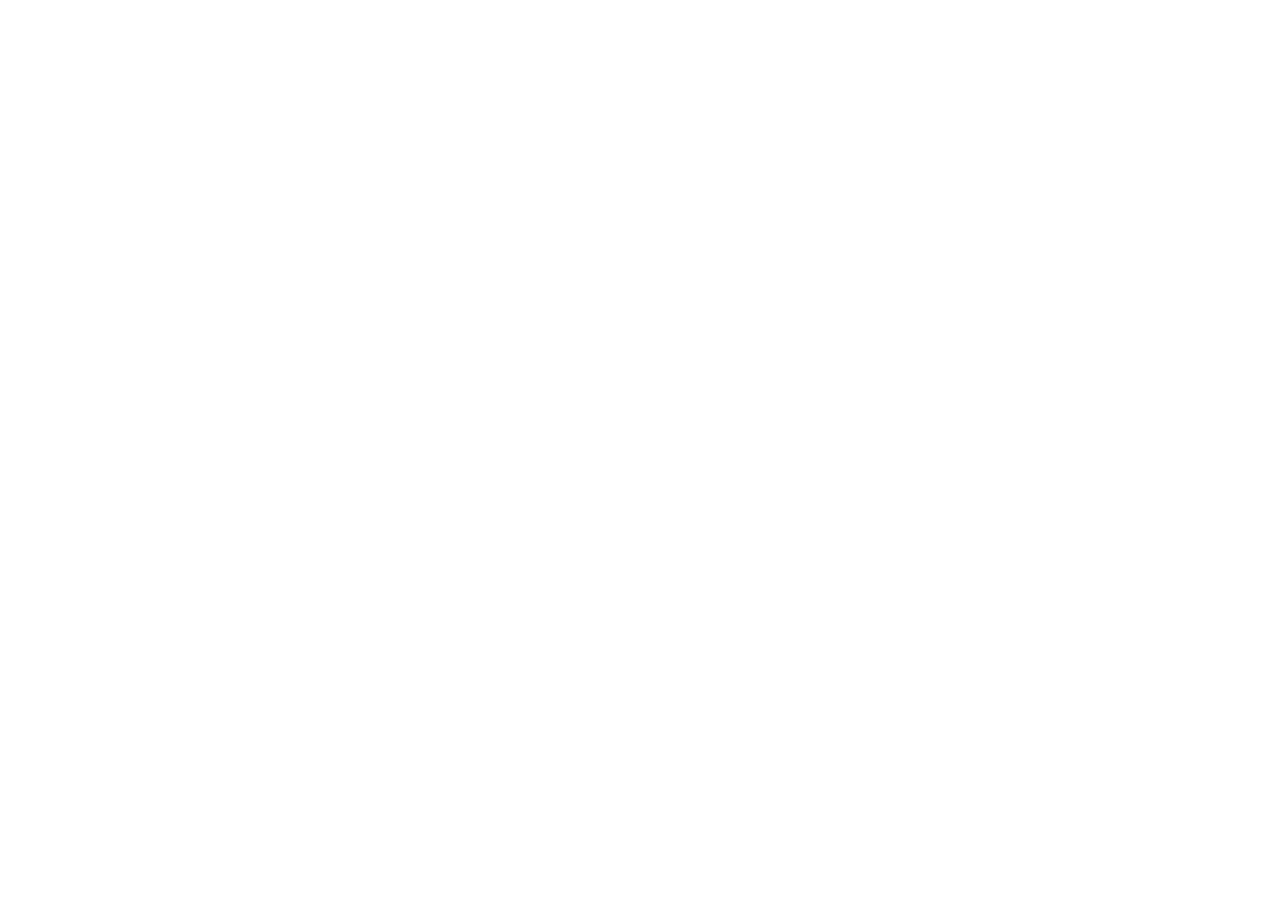
==== oppskrift.html @ cbb078b0 "burger meny og feilrettelser" ====
<!DOCTYPE html>
<html lang="en">
<head>
    <meta charset="UTF-8">
    <meta name="viewport" content="width=device-width, initial-scale=1.0">
    <title>Oppskrift</title>
</head>
<body>
    

    
</body>
</html>
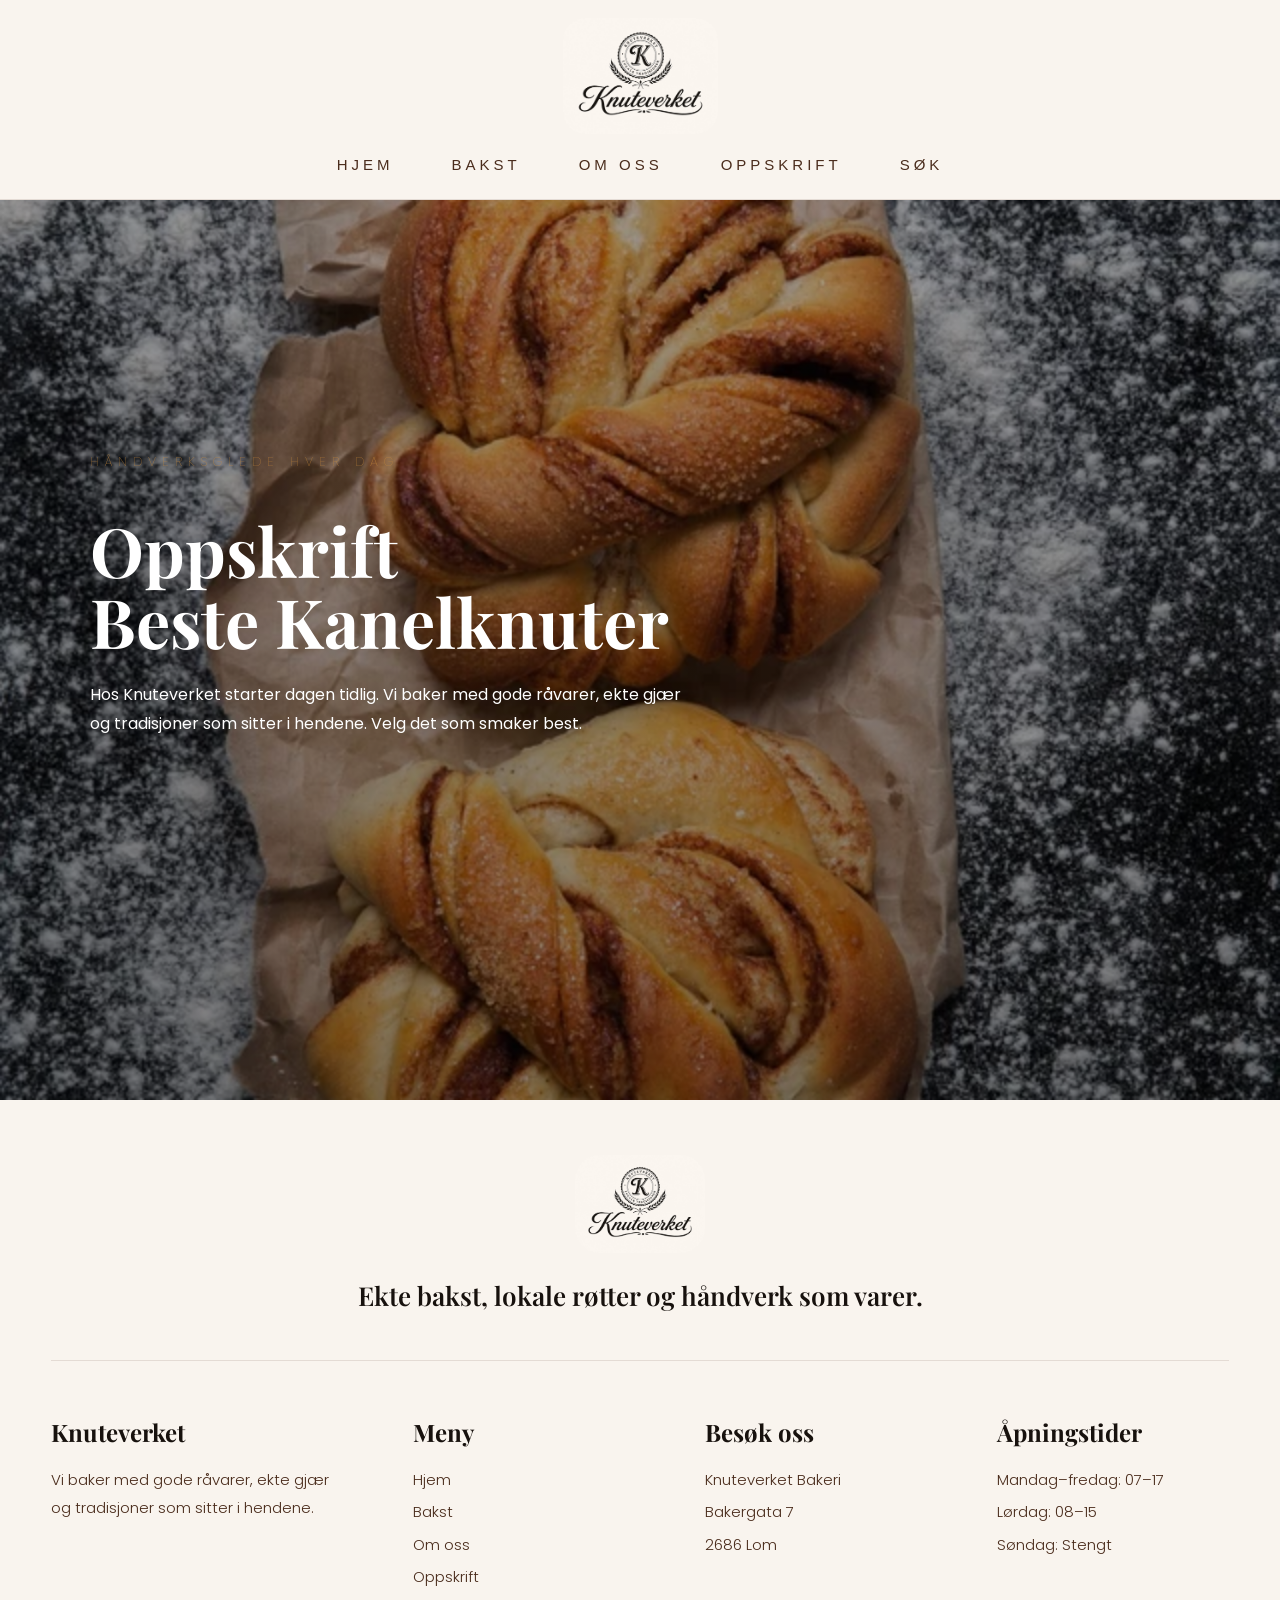
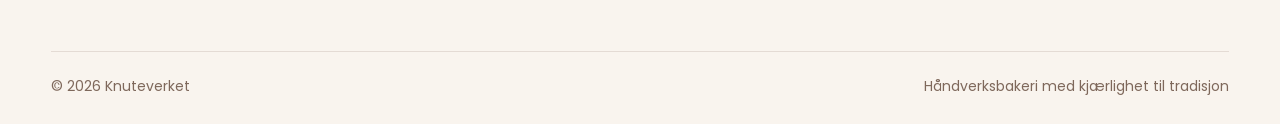
==== commit 45ecdfd4: "lagt til like header og footer i oppskrift" ====
--- a/oppskrift.html
+++ b/oppskrift.html
@@ -1,13 +1,103 @@
 <!DOCTYPE html>
 <html lang="en">
+
 <head>
     <meta charset="UTF-8">
     <meta name="viewport" content="width=device-width, initial-scale=1.0">
     <title>Oppskrift</title>
+
+    <link rel="stylesheet" href="https://cdnjs.cloudflare.com/ajax/libs/font-awesome/6.5.1/css/all.min.css">
+    <link rel="stylesheet" href="oppskrift.css">
 </head>
+
 <body>
-    
+    <header>
+        <div class="container">
+            <div class="navbar">
+                <button class="burger-knapp">
+                    <i class="fa-solid fa-bars burger"></i>
+                    <i class="fa-solid fa-xmark kryss"></i>
+                </button>
 
-    
+                <a href="index.html">
+                    <img class="logo" src="media/logo.jpeg" alt="Knuteverket logo">
+                </a>
+
+                <nav>
+                    <ul>
+                        <li><a href="index.html">Hjem</a></li>
+                        <li><a href="#s1">Bakst</a></li>
+                        <li><a href="#s3">Om oss</a></li>
+                        <li><a href="oppskrift.html">Oppskrift</a></li>
+                        <li><a href="#sok">Søk</a></li>
+                    </ul>
+                </nav>
+            </div>
+        </div>
+    </header>
+
+    <section class="hero">
+        <div class="hero-innhold container">
+            <p class="liten-tekst">Håndverksglede hver dag</p>
+            <h1>Oppskrift<br>Beste Kanelknuter</h1>
+            <p>
+                Hos Knuteverket starter dagen tidlig. Vi baker med gode råvarer,
+                ekte gjær og tradisjoner som sitter i hendene. Velg det som smaker best.
+            </p>
+         
+        </div>
+    </section>
+
+
+    <footer class="footer">
+        <div class="footer-wrap">
+            <div class="footer-top">
+                <a href="index.html">
+                    <img class="footer-logo" src="media/logo.jpeg" alt="Knuteverket logo">
+                </a>
+                <p class="footer-slagord">Ekte bakst, lokale røtter og håndverk som varer.</p>
+            </div>
+
+            <div class="footer-innhold">
+                <div class="footer-kolonne">
+                    <h3>Knuteverket</h3>
+                    <p>
+                        Vi baker med gode råvarer, ekte gjær og tradisjoner
+                        som sitter i hendene.
+                    </p>
+                </div>
+
+                <div class="footer-kolonne">
+                    <h3>Meny</h3>
+                    <a href="index.html">Hjem</a>
+                    <a href="#s1">Bakst</a>
+                    <a href="#s3">Om oss</a>
+                    <a href="oppskrift.html">Oppskrift</a>
+                </div>
+
+                <div class="footer-kolonne">
+                    <h3>Besøk oss</h3>
+                    <p>Knuteverket Bakeri</p>
+                    <p>Bakergata 7</p>
+                    <p>2686 Lom</p>
+                </div>
+
+                <div class="footer-kolonne">
+                    <h3>Åpningstider</h3>
+                    <p>Mandag–fredag: 07–17</p>
+                    <p>Lørdag: 08–15</p>
+                    <p>Søndag: Stengt</p>
+                </div>
+            </div>
+
+            <div class="footer-bunn">
+                <p>© 2026 Knuteverket</p>
+                <p>Håndverksbakeri med kjærlighet til tradisjon</p>
+            </div>
+        </div>
+    </footer>
+
+    <script src="script.js"></script>
 </body>
+
 </html>
--- a/oppskrift.css
+++ b/oppskrift.css
@@ -0,0 +1,373 @@
+@import url('https://fonts.googleapis.com/css2?family=Playfair+Display:wght@600;700&family=Poppins:wght@300;400;500;600&display=swap');
+
+:root {
+    --cream: #f9f4ee;
+    --lys: #f4e5cf;
+    --gull: #c98a3b;
+    --brun: #4a2c1c;
+    --mork: #17110d;
+    --hvit: #ffffff;
+    --beige: rgba(255, 255, 255, 0.35);
+
+    --skygge: 0 2px 16px rgba(0, 0, 0, 0.06);
+    --skygge-hover: 0 8px 32px rgba(0, 0, 0, 0.13);
+}
+
+/* Reset */
+* {
+    margin: 0;
+    padding: 0;
+    box-sizing: border-box;
+}
+
+html,
+body {
+    width: 100%;
+    overflow-x: hidden;
+}
+
+body {
+    font-family: "Poppins", sans-serif;
+    background-color: var(--cream);
+    color: var(--brun);
+}
+
+img {
+    display: block;
+    max-width: 100%;
+}
+
+h1,
+h2,
+h3 {
+    font-family: "Playfair Display", serif;
+}
+
+p {
+    font-size: 16px;
+    line-height: 1.8;
+}
+
+/* Felles klasser */
+.container {
+    max-width: 1100px;
+    width: 90%;
+    margin: 0 auto;
+}
+
+.liten-tekst {
+    text-transform: uppercase;
+    font-size: 13px;
+    font-weight: 100;
+    color: var(--gull);
+    margin-bottom: 15px;
+    letter-spacing: 6px;
+}
+
+.knapp {
+    display: inline-block;
+    background-color: var(--gull);
+    color: var(--cream);
+    text-decoration: none;
+    border: none;
+    padding: 15px 28px;
+    width: fit-content;
+    cursor: pointer;
+    text-transform: uppercase;
+    letter-spacing: 3px;
+    border-radius: 5px;
+    font-weight: 400;
+}
+
+.knapp:hover {
+    background-color: var(--brun);
+}
+
+/* Header */
+header {
+    background-color: var(--cream);
+    padding: 18px 0 22px;
+    border-bottom: 1px solid rgba(74, 44, 28, 0.12);
+}
+
+.navbar {
+    display: flex;
+    align-items: center;
+    flex-direction: column;
+    gap: 18px;
+    margin-bottom: 0;
+}
+
+.logo {
+    width: 155px;
+    border-radius: 22px;
+}
+
+nav ul {
+    display: flex;
+    align-items: center;
+    justify-content: center;
+    gap: 58px;
+    flex-wrap: wrap;
+}
+
+nav li {
+    list-style: none;
+}
+
+nav a {
+    position: relative;
+    /* gjør at linjen kan plasseres i forhold til lenken */
+    text-decoration: none;
+    color: var(--brun);
+    font-weight: 500;
+    text-transform: uppercase;
+    font-size: 15px;
+    letter-spacing: 4px;
+    padding-bottom: 8px;
+    /* lager plass til linjen under teksten */
+}
+
+nav a::after {
+    content: "";
+    /* lager en ekstra linje uten å bruke HTML */
+    position: absolute;
+    left: 50%;
+    /* starter linjen fra midten */
+    bottom: 0;
+    width: 0;
+    /* linjen er usynlig før hover */
+    height: 2px;
+    background-color: var(--gull);
+    transform: translateX(-50%);
+    /* sentrerer linjen under teksten */
+    transition: 0.3s;
+    /* gjør at linjen vokser mykt */
+}
+
+nav a:hover {
+    color: var(--gull);
+}
+
+nav a:hover::after {
+    width: 100%;
+    /* linjen vokser ut under hele lenken på hover */
+}
+
+/* Hero */
+.hero {
+    min-height: 100vh;
+    background-image:
+        linear-gradient(rgba(0, 0, 0, 0.35), rgba(0, 0, 0, 0.45)),
+        url(media/mortenknuter.webp);
+    background-size: cover;
+    background-position: center;
+}
+
+.hero-innhold {
+    padding-top: 150px;
+    color: var(--hvit);
+    display: flex;
+    flex-direction: column;
+    gap: 25px;
+}
+
+.hero-innhold h1 {
+    font-size: 68px;
+    line-height: 1.05;
+}
+
+.hero-innhold p {
+    max-width: 600px;
+}
+
+/* Seksjoner */
+section {
+    padding-top: 100px;
+    padding-bottom: 50px;
+}
+
+.hero {
+    margin-top: 0;
+}
+
+.tittel-boks {
+    text-align: center;
+    max-width: 650px;
+    margin: 0 auto 50px;
+}
+
+.tittel-boks h2 {
+    font-size: 42px;
+    margin-bottom: 15px;
+}
+
+.footer {
+    background-color: var(--cream);
+    padding: 55px 0 25px;
+}
+
+.footer-wrap {
+    width: 92%;
+    max-width: 1450px;
+    margin: 0 auto;
+}
+
+.footer-top {
+    text-align: center;
+    padding-bottom: 40px;
+    border-bottom: 1px solid rgba(74, 44, 28, 0.12);
+}
+
+.footer-logo {
+    width: 130px;
+    border-radius: 24px;
+    margin: 0 auto 20px;
+}
+
+.footer-slagord {
+    font-family: "Playfair Display", serif;
+    font-size: 26px;
+    font-weight: 600;
+    color: var(--mork);
+}
+
+.footer-innhold {
+    display: grid;
+    grid-template-columns: 1.3fr 1fr 1fr 1fr;
+    gap: 60px;
+    padding: 55px 0;
+    border-bottom: 1px solid rgba(74, 44, 28, 0.12);
+}
+
+.footer-kolonne h3 {
+    font-size: 24px;
+    color: var(--mork);
+    margin-bottom: 18px;
+}
+
+.footer-kolonne p,
+.footer-kolonne a {
+    display: block;
+    text-decoration: none;
+    color: var(--brun);
+    font-size: 15px;
+    font-weight: 300;
+    line-height: 1.9;
+    margin-bottom: 4px;
+}
+
+.footer-kolonne a:hover {
+    color: var(--gull);
+}
+
+.footer-bunn {
+    display: flex;
+    justify-content: space-between;
+    align-items: center;
+    padding-top: 22px;
+}
+
+.footer-bunn p {
+    font-size: 14px;
+    color: rgba(74, 44, 28, 0.7);
+}
+
+.burger-knapp {
+    display: none;
+    cursor: pointer;
+    background: none;
+    border: none;
+}
+
+.burger,
+.kryss {
+    font-size: 30px;
+    color: var(--brun);
+}
+
+.kryss {
+    display: none;
+}
+
+@media (max-width: 768px) {
+    .navbar {
+        position: relative;
+    }
+
+    .burger-knapp {
+        display: block;
+        position: absolute;
+        left: 5%;
+        top: 35px;
+        z-index: 5;
+    }
+
+    nav {
+        width: 100%;
+    }
+
+    nav ul {
+        display: none;
+    }
+
+    .navbar.active nav ul {
+        display: flex;
+        flex-direction: column;
+        align-items: center;
+        gap: 28px;
+        width: 100%;
+        background-color: var(--cream);
+        padding: 35px 0 45px;
+        margin-top: 10px;
+        border-top: 1px solid rgba(74, 44, 28, 0.12);
+        border-bottom: 1px solid rgba(74, 44, 28, 0.12);
+    }
+
+    .navbar.active .burger {
+        display: none;
+    }
+
+    .navbar.active .kryss {
+        display: inline-block;
+    }
+
+    .hero-innhold {
+        padding-top: 100px;
+    }
+
+    .hero-innhold h1 {
+        font-size: 46px;
+    }
+
+    .kort-grid {
+        grid-template-columns: 1fr;
+    }
+
+    #s2 {
+        height: 480px;
+    }
+
+    .s2-innhold h2 {
+        font-size: 38px;
+    }
+
+    .morten {
+        grid-template-columns: 1fr;
+        gap: 35px;
+    }
+
+    .morten-bilde {
+        height: 340px;
+    }
+
+    .morten-tekst {
+        padding: 30px;
+    }
+
+    .morten-tekst h2 {
+        font-size: 34px;
+    }
+
+
+}
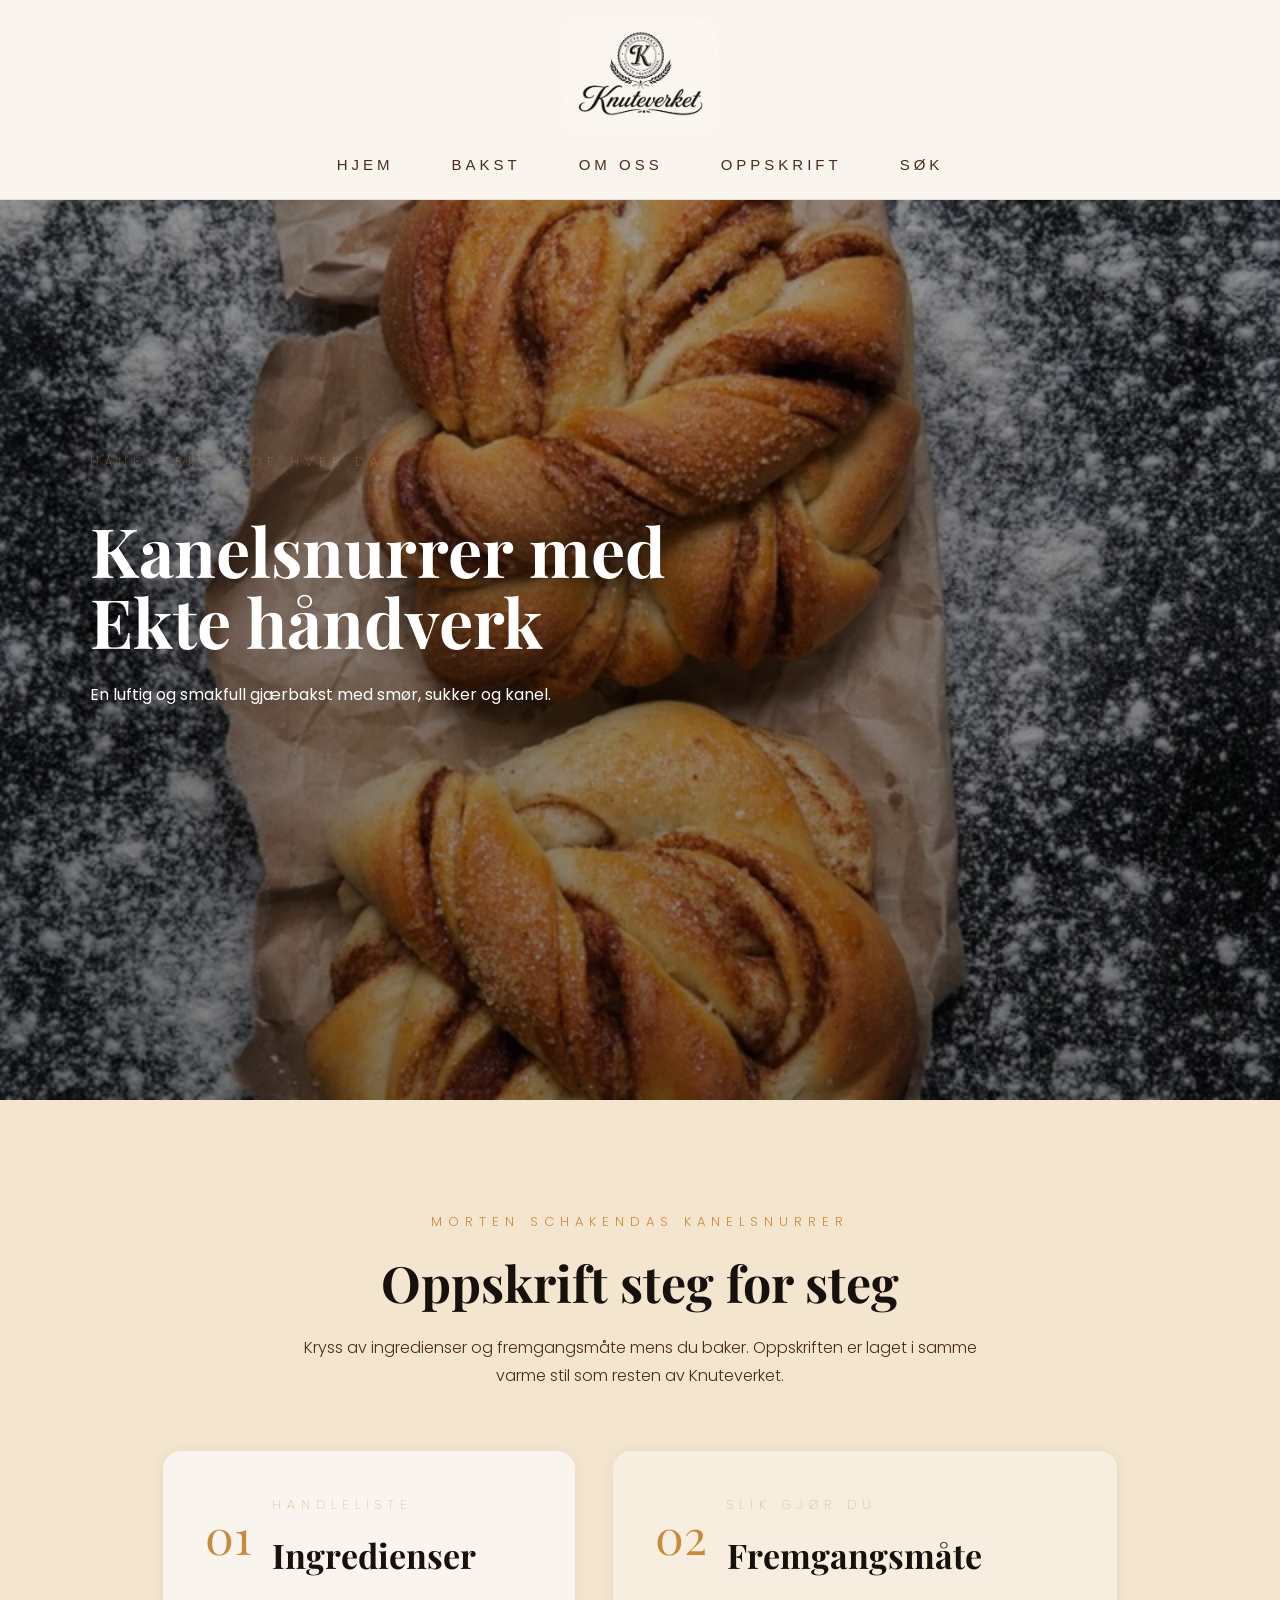
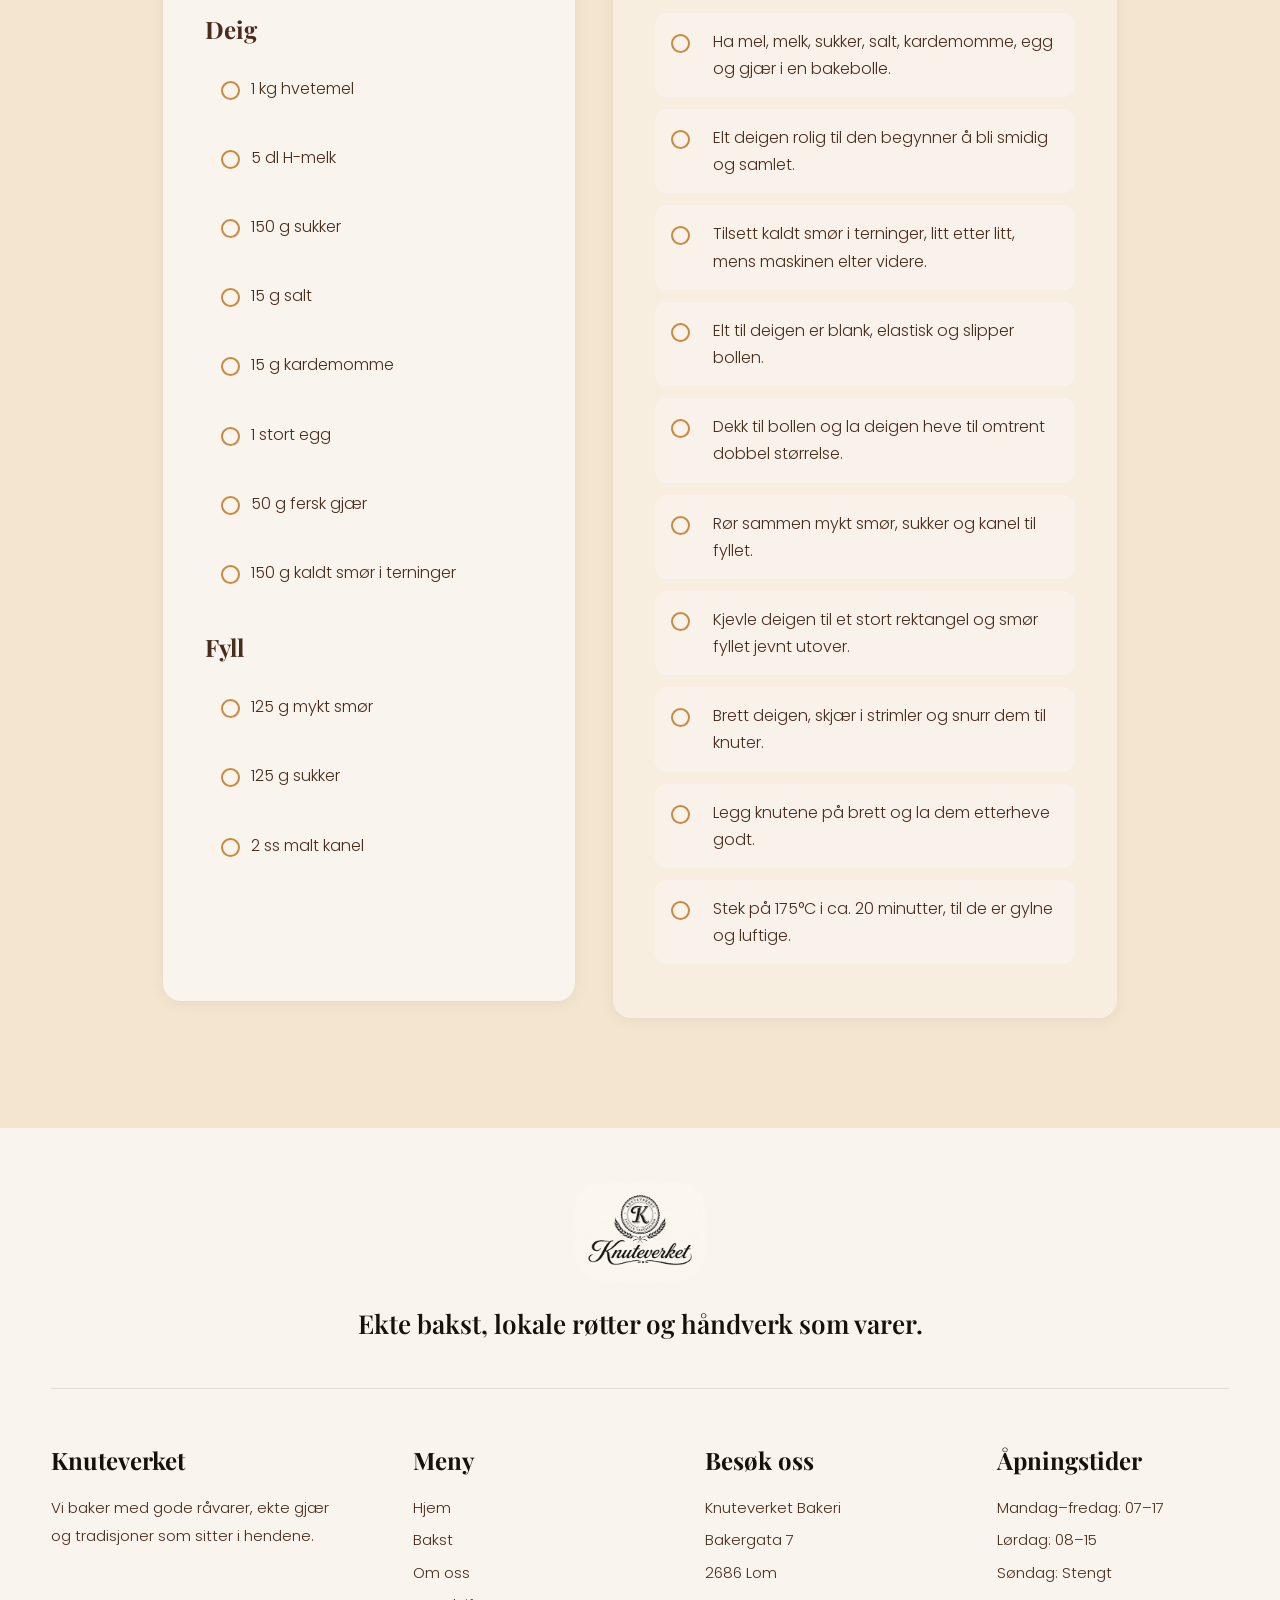
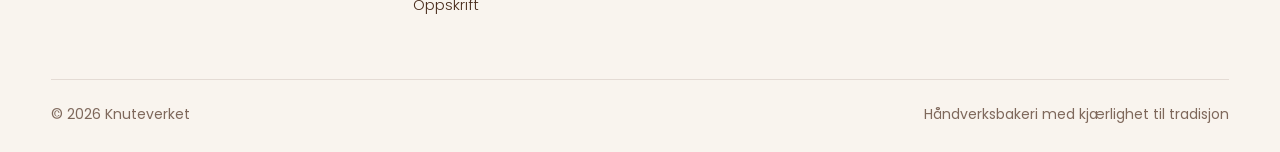
==== commit 0eb941cc: "ferdigstillt oppskrift med js" ====
--- a/oppskrift.html
+++ b/oppskrift.html
@@ -39,14 +39,80 @@
     <section class="hero">
         <div class="hero-innhold container">
             <p class="liten-tekst">Håndverksglede hver dag</p>
-            <h1>Oppskrift<br>Beste Kanelknuter</h1>
+            <h1>Kanelsnurrer med <br> Ekte håndverk</h1>
             <p>
-                Hos Knuteverket starter dagen tidlig. Vi baker med gode råvarer,
-                ekte gjær og tradisjoner som sitter i hendene. Velg det som smaker best.
+                 En luftig og smakfull gjærbakst med smør, sukker og kanel.
             </p>
          
         </div>
     </section>
+
+    <section class="oppskrift-section">
+    <div class="container">
+        <div class="oppskrift-topp">
+            <p class="liten-tekst">Morten Schakendas kanelsnurrer</p>
+            <h2>Oppskrift steg for steg</h2>
+            <p>
+                Kryss av ingredienser og fremgangsmåte mens du baker. 
+                Oppskriften er laget i samme varme stil som resten av Knuteverket.
+            </p>
+        </div>
+
+        <div class="oppskrift-layout">
+            <div class="oppskrift-kort ingredienser">
+                <div class="kort-heading">
+                    <span>01</span>
+                    <div>
+                        <p class="liten-tekst">Handleliste</p>
+                        <h3>Ingredienser</h3>
+                    </div>
+                </div>
+
+                <h4>Deig</h4>
+                <ul class="sjekkliste">
+                    <li>1 kg hvetemel</li>
+                    <li>5 dl H-melk</li>
+                    <li>150 g sukker</li>
+                    <li>15 g salt</li>
+                    <li>15 g kardemomme</li>
+                    <li>1 stort egg</li>
+                    <li>50 g fersk gjær</li>
+                    <li>150 g kaldt smør i terninger</li>
+                </ul>
+
+                <h4>Fyll</h4>
+                <ul class="sjekkliste">
+                    <li>125 g mykt smør</li>
+                    <li>125 g sukker</li>
+                    <li>2 ss malt kanel</li>
+                </ul>
+            </div>
+
+            <div class="oppskrift-kort fremgang">
+                <div class="kort-heading">
+                    <span>02</span>
+                    <div>
+                        <p class="liten-tekst">Slik gjør du</p>
+                        <h3>Fremgangsmåte</h3>
+                    </div>
+                </div>
+
+                <ol class="stegliste">
+                    <li>Ha mel, melk, sukker, salt, kardemomme, egg og gjær i en bakebolle.</li>
+                    <li>Elt deigen rolig til den begynner å bli smidig og samlet.</li>
+                    <li>Tilsett kaldt smør i terninger, litt etter litt, mens maskinen elter videre.</li>
+                    <li>Elt til deigen er blank, elastisk og slipper bollen.</li>
+                    <li>Dekk til bollen og la deigen heve til omtrent dobbel størrelse.</li>
+                    <li>Rør sammen mykt smør, sukker og kanel til fyllet.</li>
+                    <li>Kjevle deigen til et stort rektangel og smør fyllet jevnt utover.</li>
+                    <li>Brett deigen, skjær i strimler og snurr dem til knuter.</li>
+                    <li>Legg knutene på brett og la dem etterheve godt.</li>
+                    <li>Stek på 175°C i ca. 20 minutter, til de er gylne og luftige.</li>
+                </ol>
+            </div>
+        </div>
+    </div>
+</section>
 
 
     <footer class="footer">
--- a/oppskrift.css
+++ b/oppskrift.css
@@ -191,6 +191,131 @@
     margin-top: 0;
 }
 
+.oppskrift-section {
+    background-color: var(--lys);
+    padding: 110px ;
+}
+
+.oppskrift-topp {
+    text-align: center;
+    max-width: 720px;
+    margin: 0 auto 60px;
+}
+
+.oppskrift-topp h2 {
+    font-size: 50px;
+    color: var(--mork);
+    margin-bottom: 18px;
+}
+
+.oppskrift-topp p {
+    font-weight: 300;
+}
+
+.oppskrift-layout {
+    display: grid;
+    grid-template-columns: 0.9fr 1.1fr;
+    gap: 38px;
+    align-items: start;
+}
+
+.oppskrift-kort {
+    background-color: var(--beige);
+    padding: 42px;
+    border-radius: 18px;
+    box-shadow: var(--skygge);
+    min-height: 1150px;
+}
+
+.ingredienser {
+    background-color: var(--cream);
+}
+
+.kort-heading {
+    display: flex;
+    gap: 20px;
+    align-items: center;
+    margin-bottom: 35px;
+}
+
+.kort-heading span {
+    font-family: "Playfair Display", serif;
+    font-size: 48px;
+    color: var(--gull);
+    line-height: 1;
+}
+
+.kort-heading h3 {
+    font-size: 34px;
+    color: var(--mork);
+}
+
+.oppskrift-kort h4 {
+    font-family: "Playfair Display", serif;
+    font-size: 24px;
+    color: var(--brun);
+    margin: 30px 0 15px;
+}
+
+.sjekkliste,
+.stegliste {
+    list-style: none;
+}
+
+.sjekkliste li,
+.stegliste li {
+    position: relative;
+    padding: 15px 16px 15px 46px;
+    margin-bottom: 12px;
+    background-color: rgba(249, 244, 238, 0.8);
+    border-radius: 12px;
+    cursor: pointer;
+    font-weight: 300;
+    line-height: 1.7;
+
+}
+
+.sjekkliste li::before,
+.stegliste li::before {
+    content: "";
+    position: absolute;
+    left: 16px;
+    top: 21px;
+    width: 15px;
+    height: 15px;
+    border: 2px solid var(--gull);
+    border-radius: 50%;
+}
+
+.sjekkliste li:hover,
+.stegliste li:hover {
+    background-color: #f1e4d1;
+}
+
+.sjekkliste li.ferdig,
+.stegliste li.ferdig {
+    color: rgba(74, 44, 28, 0.5);
+    text-decoration: line-through;
+    background-color: #ead8bd;
+}
+
+.sjekkliste li.ferdig::before,
+.stegliste li.ferdig::before {
+    background-color: var(--gull);
+    box-shadow: inset 0 0 0 3px #ead8bd;
+}
+
+
+.stegliste li {
+    padding-left: 58px;
+}
+
+
+.stegliste li.ferdig::after {
+    color: var(--hvit);
+}
+
+
 .tittel-boks {
     text-align: center;
     max-width: 650px;
@@ -340,33 +465,28 @@
         font-size: 46px;
     }
 
-    .kort-grid {
+        .oppskrift-section {
+        padding: 75px 0;
+    }
+
+    .oppskrift-topp h2 {
+        font-size: 36px;
+    }
+
+    .oppskrift-layout {
         grid-template-columns: 1fr;
     }
 
-    #s2 {
-        height: 480px;
-    }
-
-    .s2-innhold h2 {
-        font-size: 38px;
-    }
-
-    .morten {
-        grid-template-columns: 1fr;
-        gap: 35px;
-    }
-
-    .morten-bilde {
-        height: 340px;
-    }
-
-    .morten-tekst {
+    .oppskrift-kort {
         padding: 30px;
     }
 
-    .morten-tekst h2 {
-        font-size: 34px;
+    .kort-heading h3 {
+        font-size: 28px;
+    }
+
+    .kort-heading span {
+        font-size: 40px;
     }
 
 
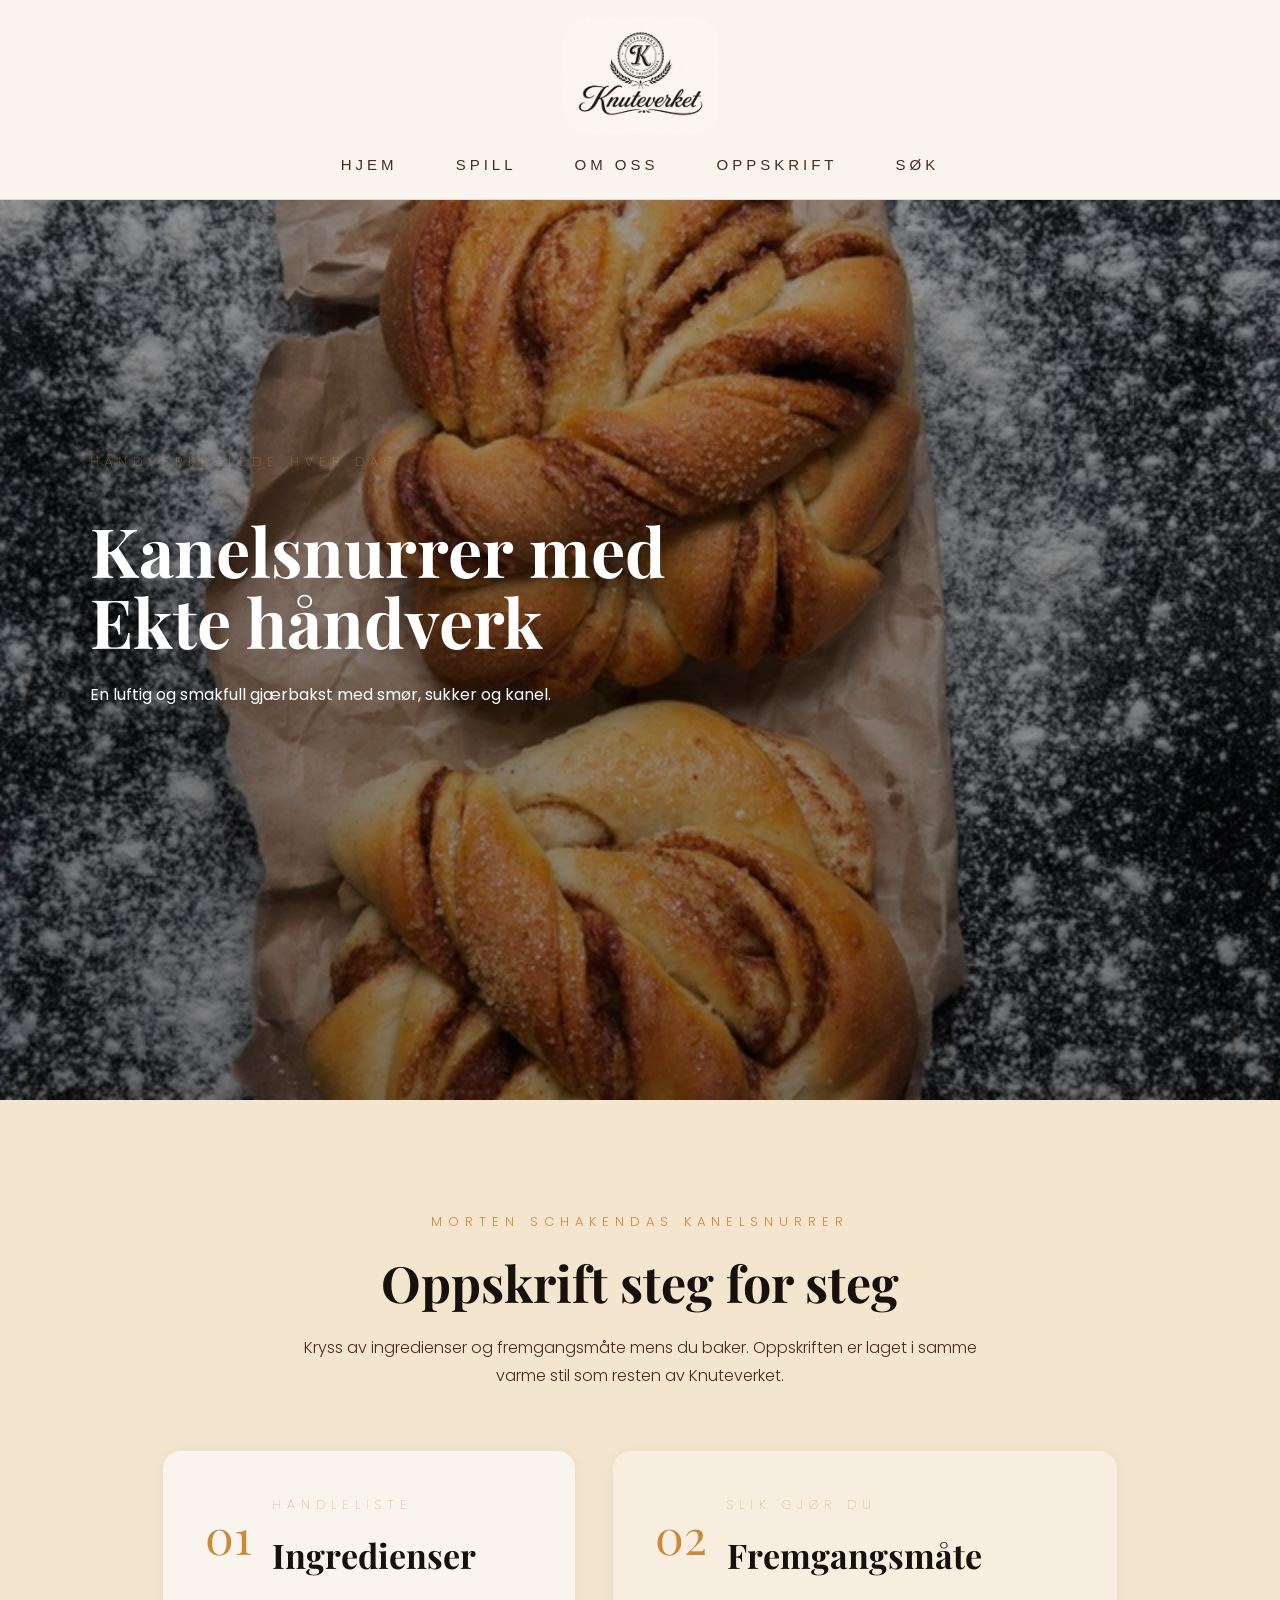
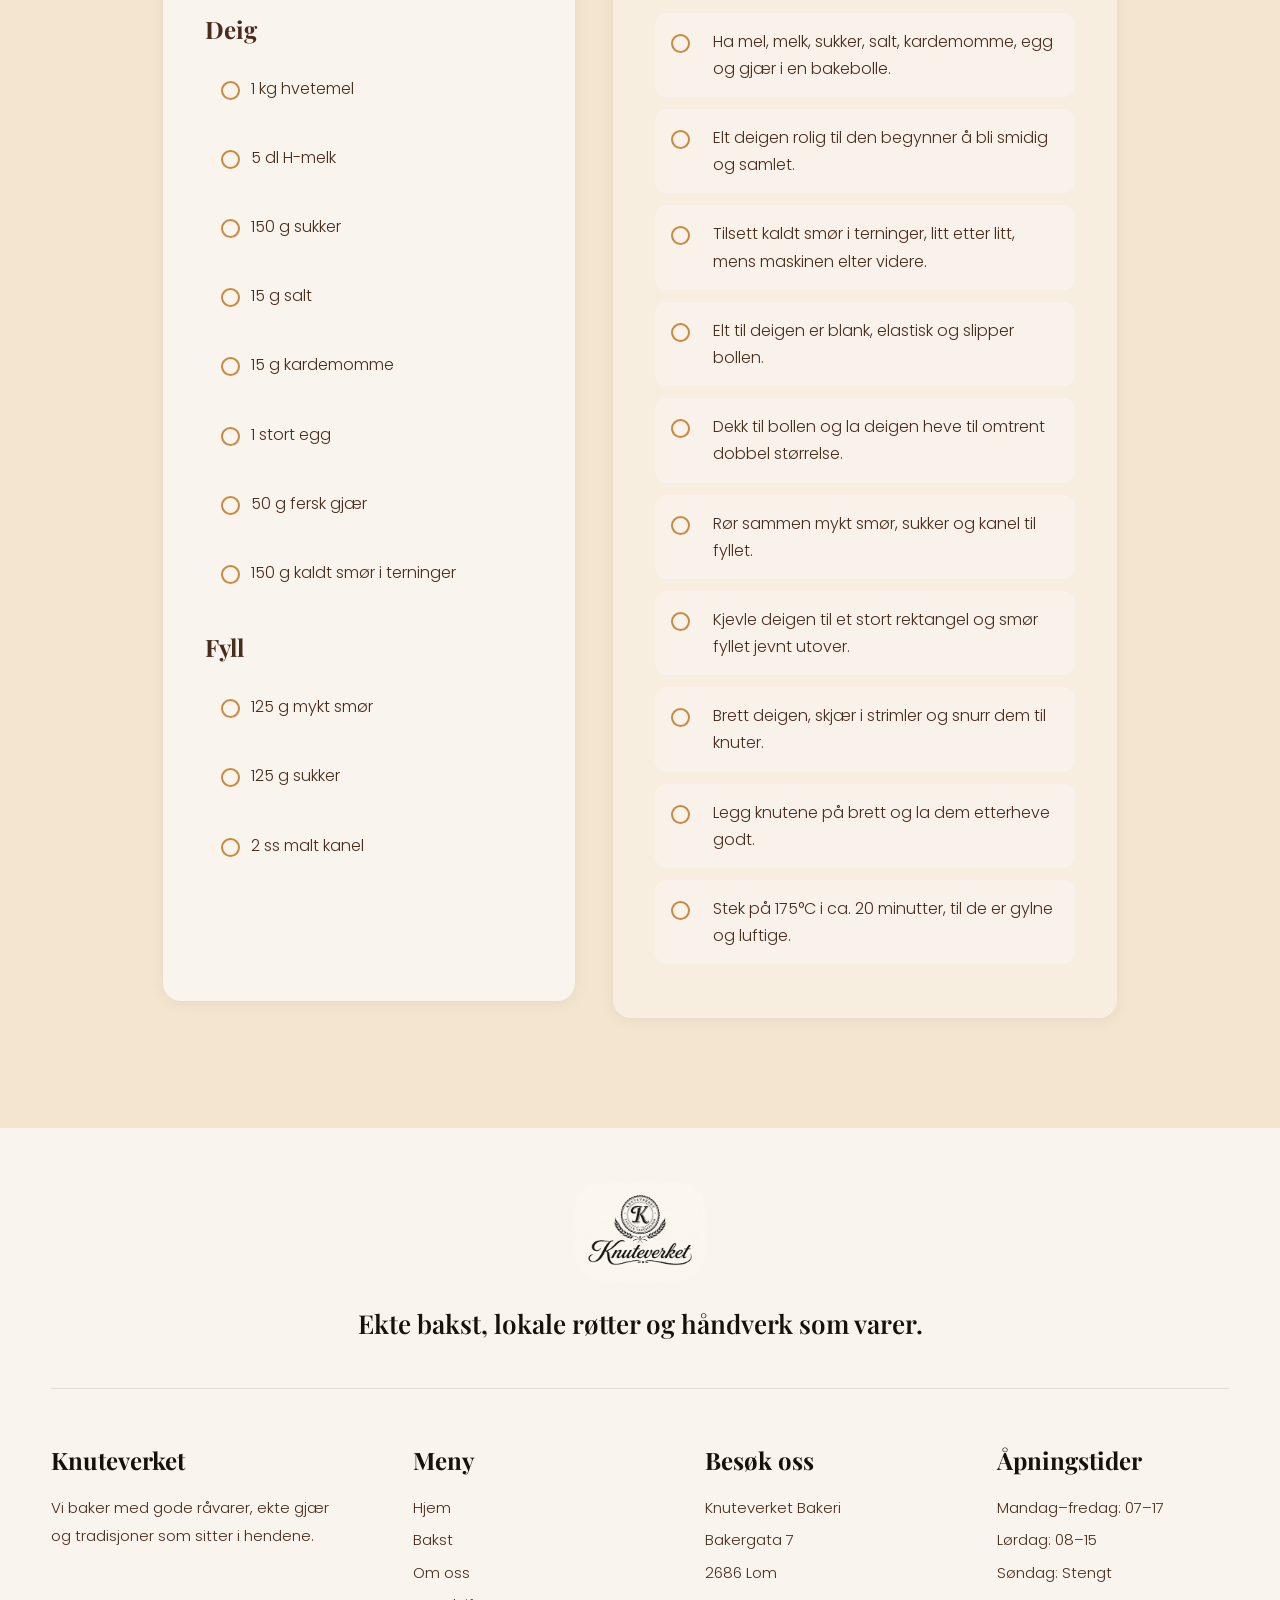
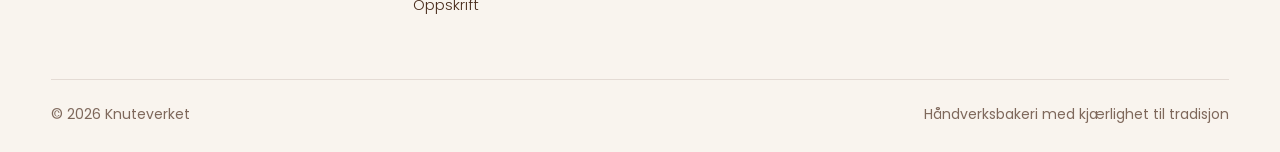
==== commit 7584539a: "spill lagt til i navbar" ====
--- a/oppskrift.html
+++ b/oppskrift.html
@@ -26,7 +26,7 @@
                 <nav>
                     <ul>
                         <li><a href="index.html">Hjem</a></li>
-                        <li><a href="#s1">Bakst</a></li>
+                        <li><a href="spill.html">Spill</a></li>
                         <li><a href="#s3">Om oss</a></li>
                         <li><a href="oppskrift.html">Oppskrift</a></li>
                         <li><a href="#sok">Søk</a></li>
@@ -41,78 +41,78 @@
             <p class="liten-tekst">Håndverksglede hver dag</p>
             <h1>Kanelsnurrer med <br> Ekte håndverk</h1>
             <p>
-                 En luftig og smakfull gjærbakst med smør, sukker og kanel.
+                En luftig og smakfull gjærbakst med smør, sukker og kanel.
             </p>
-         
+
         </div>
     </section>
 
     <section class="oppskrift-section">
-    <div class="container">
-        <div class="oppskrift-topp">
-            <p class="liten-tekst">Morten Schakendas kanelsnurrer</p>
-            <h2>Oppskrift steg for steg</h2>
-            <p>
-                Kryss av ingredienser og fremgangsmåte mens du baker. 
-                Oppskriften er laget i samme varme stil som resten av Knuteverket.
-            </p>
-        </div>
+        <div class="container">
+            <div class="oppskrift-topp">
+                <p class="liten-tekst">Morten Schakendas kanelsnurrer</p>
+                <h2>Oppskrift steg for steg</h2>
+                <p>
+                    Kryss av ingredienser og fremgangsmåte mens du baker.
+                    Oppskriften er laget i samme varme stil som resten av Knuteverket.
+                </p>
+            </div>
 
-        <div class="oppskrift-layout">
-            <div class="oppskrift-kort ingredienser">
-                <div class="kort-heading">
-                    <span>01</span>
-                    <div>
-                        <p class="liten-tekst">Handleliste</p>
-                        <h3>Ingredienser</h3>
+            <div class="oppskrift-layout">
+                <div class="oppskrift-kort ingredienser">
+                    <div class="kort-heading">
+                        <span>01</span>
+                        <div>
+                            <p class="liten-tekst">Handleliste</p>
+                            <h3>Ingredienser</h3>
+                        </div>
                     </div>
+
+                    <h4>Deig</h4>
+                    <ul class="sjekkliste">
+                        <li>1 kg hvetemel</li>
+                        <li>5 dl H-melk</li>
+                        <li>150 g sukker</li>
+                        <li>15 g salt</li>
+                        <li>15 g kardemomme</li>
+                        <li>1 stort egg</li>
+                        <li>50 g fersk gjær</li>
+                        <li>150 g kaldt smør i terninger</li>
+                    </ul>
+
+                    <h4>Fyll</h4>
+                    <ul class="sjekkliste">
+                        <li>125 g mykt smør</li>
+                        <li>125 g sukker</li>
+                        <li>2 ss malt kanel</li>
+                    </ul>
                 </div>
 
-                <h4>Deig</h4>
-                <ul class="sjekkliste">
-                    <li>1 kg hvetemel</li>
-                    <li>5 dl H-melk</li>
-                    <li>150 g sukker</li>
-                    <li>15 g salt</li>
-                    <li>15 g kardemomme</li>
-                    <li>1 stort egg</li>
-                    <li>50 g fersk gjær</li>
-                    <li>150 g kaldt smør i terninger</li>
-                </ul>
+                <div class="oppskrift-kort fremgang">
+                    <div class="kort-heading">
+                        <span>02</span>
+                        <div>
+                            <p class="liten-tekst">Slik gjør du</p>
+                            <h3>Fremgangsmåte</h3>
+                        </div>
+                    </div>
 
-                <h4>Fyll</h4>
-                <ul class="sjekkliste">
-                    <li>125 g mykt smør</li>
-                    <li>125 g sukker</li>
-                    <li>2 ss malt kanel</li>
-                </ul>
-            </div>
-
-            <div class="oppskrift-kort fremgang">
-                <div class="kort-heading">
-                    <span>02</span>
-                    <div>
-                        <p class="liten-tekst">Slik gjør du</p>
-                        <h3>Fremgangsmåte</h3>
-                    </div>
+                    <ol class="stegliste">
+                        <li>Ha mel, melk, sukker, salt, kardemomme, egg og gjær i en bakebolle.</li>
+                        <li>Elt deigen rolig til den begynner å bli smidig og samlet.</li>
+                        <li>Tilsett kaldt smør i terninger, litt etter litt, mens maskinen elter videre.</li>
+                        <li>Elt til deigen er blank, elastisk og slipper bollen.</li>
+                        <li>Dekk til bollen og la deigen heve til omtrent dobbel størrelse.</li>
+                        <li>Rør sammen mykt smør, sukker og kanel til fyllet.</li>
+                        <li>Kjevle deigen til et stort rektangel og smør fyllet jevnt utover.</li>
+                        <li>Brett deigen, skjær i strimler og snurr dem til knuter.</li>
+                        <li>Legg knutene på brett og la dem etterheve godt.</li>
+                        <li>Stek på 175°C i ca. 20 minutter, til de er gylne og luftige.</li>
+                    </ol>
                 </div>
-
-                <ol class="stegliste">
-                    <li>Ha mel, melk, sukker, salt, kardemomme, egg og gjær i en bakebolle.</li>
-                    <li>Elt deigen rolig til den begynner å bli smidig og samlet.</li>
-                    <li>Tilsett kaldt smør i terninger, litt etter litt, mens maskinen elter videre.</li>
-                    <li>Elt til deigen er blank, elastisk og slipper bollen.</li>
-                    <li>Dekk til bollen og la deigen heve til omtrent dobbel størrelse.</li>
-                    <li>Rør sammen mykt smør, sukker og kanel til fyllet.</li>
-                    <li>Kjevle deigen til et stort rektangel og smør fyllet jevnt utover.</li>
-                    <li>Brett deigen, skjær i strimler og snurr dem til knuter.</li>
-                    <li>Legg knutene på brett og la dem etterheve godt.</li>
-                    <li>Stek på 175°C i ca. 20 minutter, til de er gylne og luftige.</li>
-                </ol>
             </div>
         </div>
-    </div>
-</section>
+    </section>
 
 
     <footer class="footer">
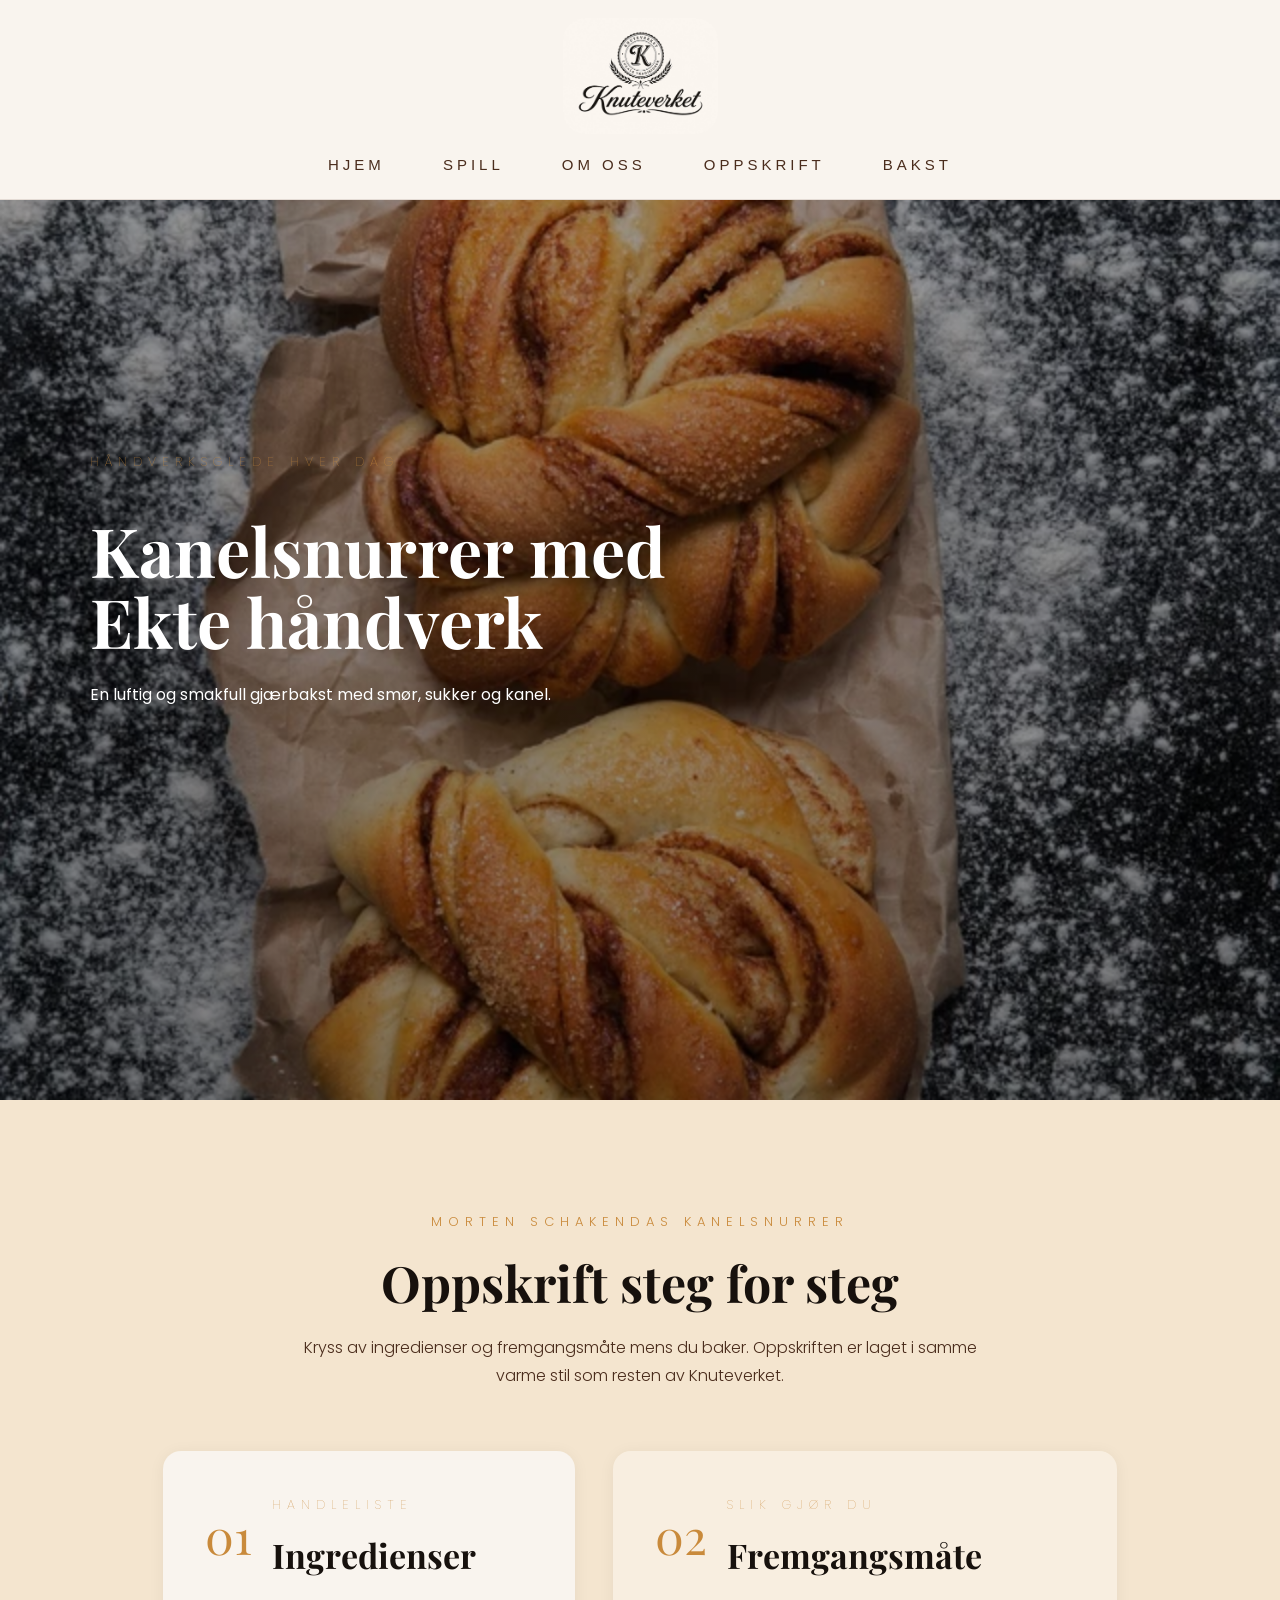
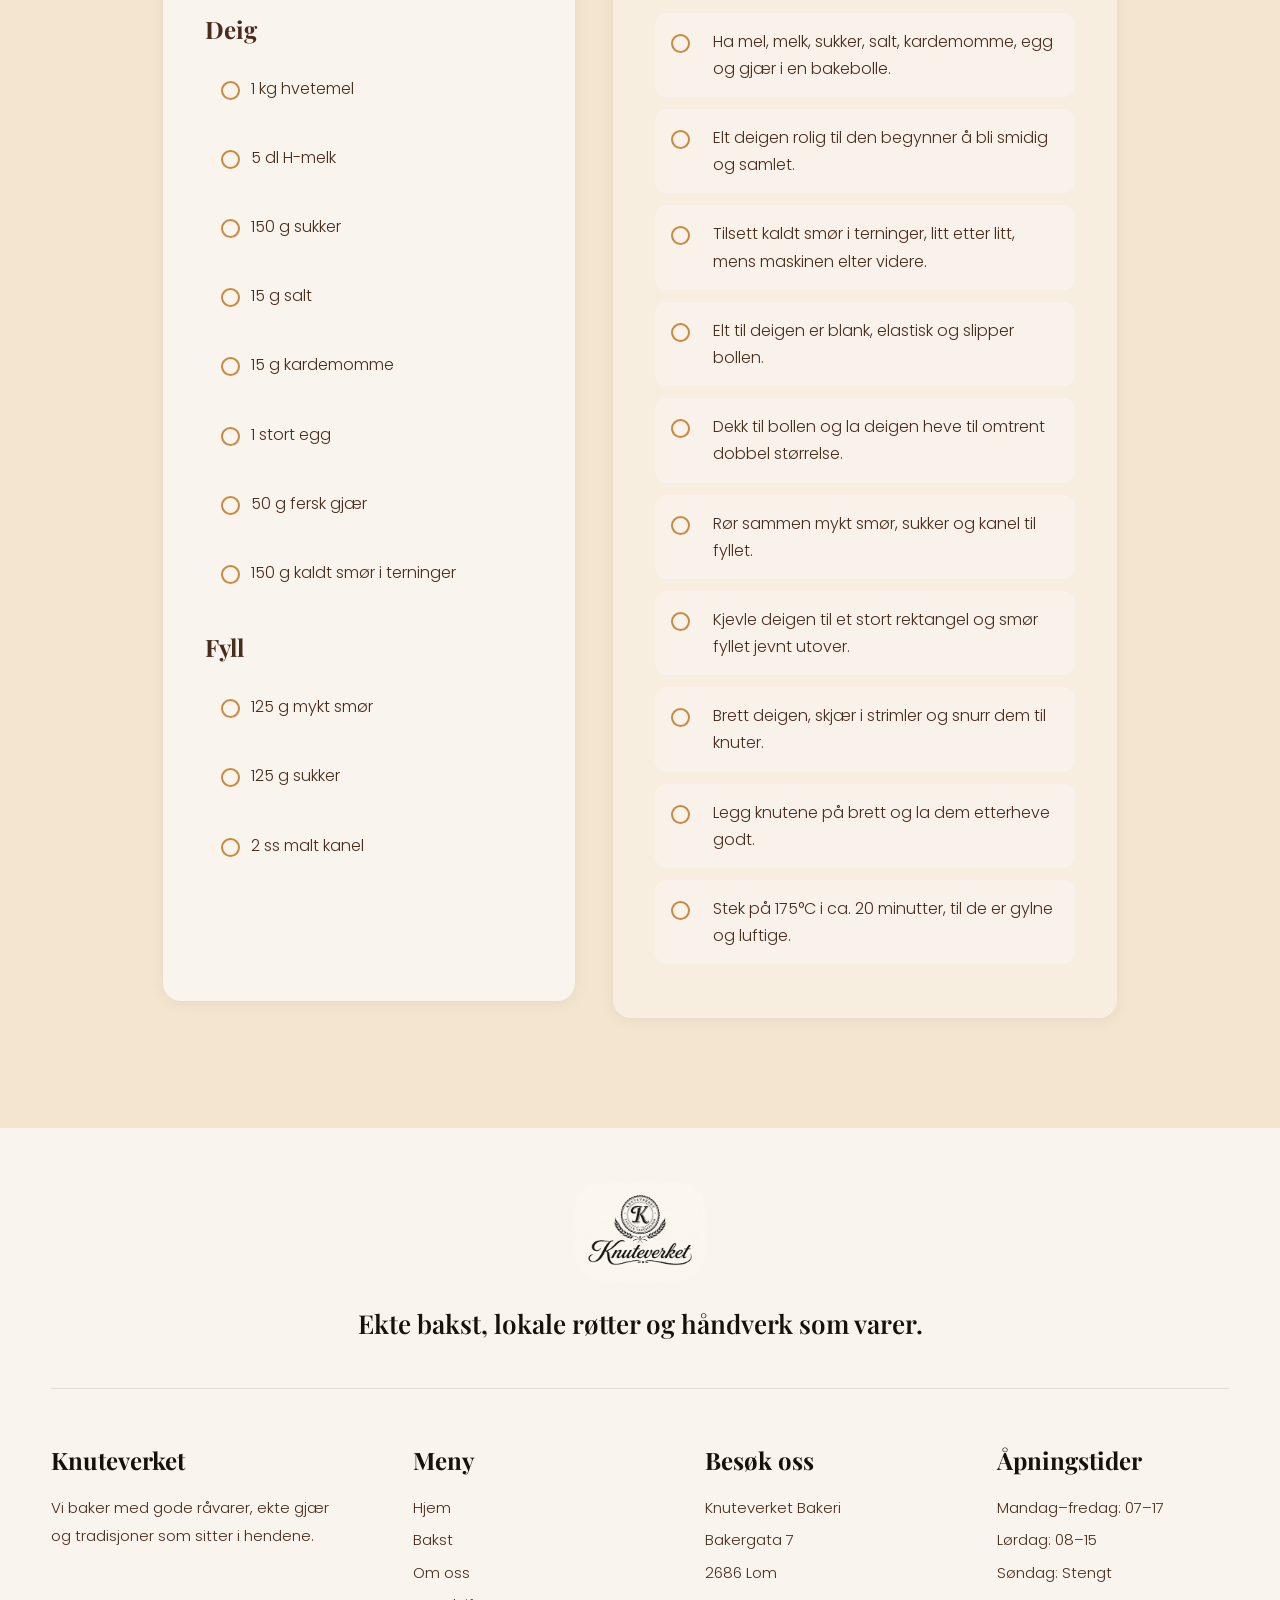
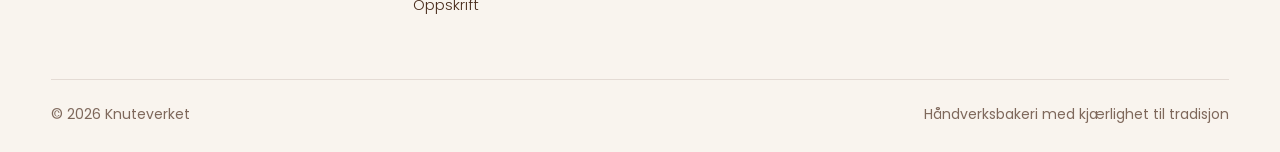
==== commit daec9504: "bakst endring navbar" ====
--- a/oppskrift.html
+++ b/oppskrift.html
@@ -29,7 +29,7 @@
                         <li><a href="spill.html">Spill</a></li>
                         <li><a href="#s3">Om oss</a></li>
                         <li><a href="oppskrift.html">Oppskrift</a></li>
-                        <li><a href="#sok">Søk</a></li>
+                        <li><a href="#s1">Bakst</a></li>
                     </ul>
                 </nav>
             </div>
